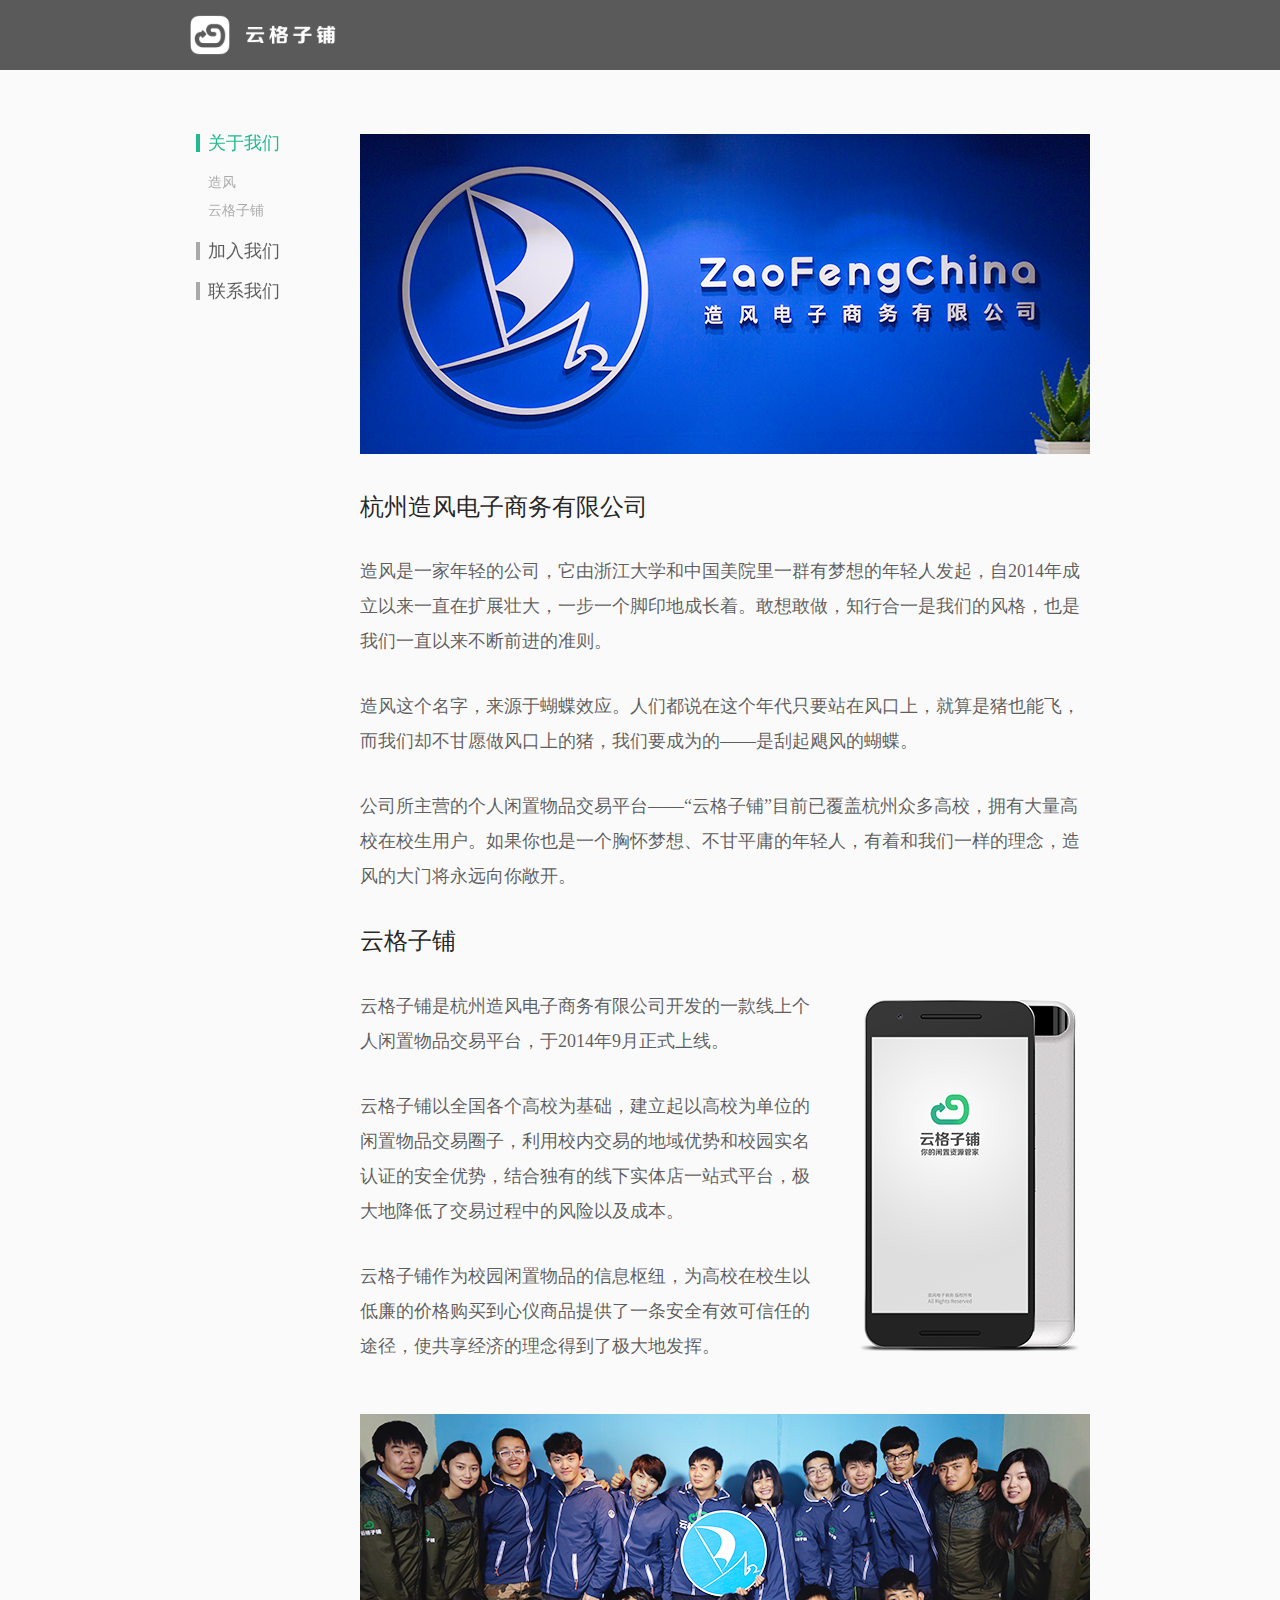
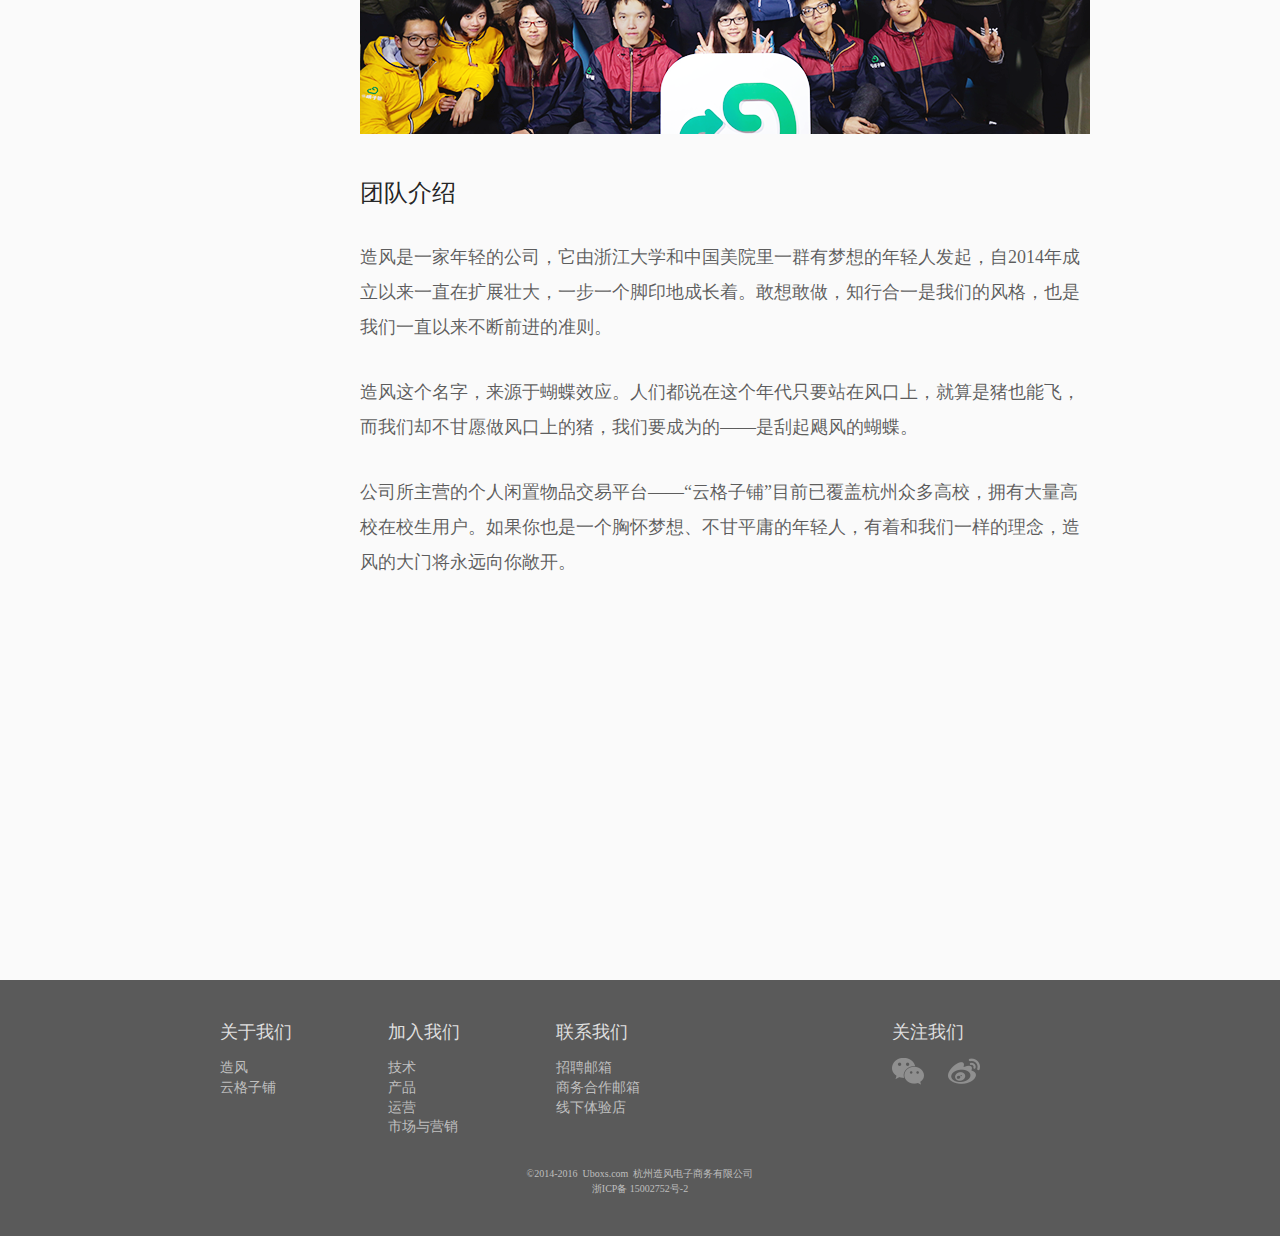
==== gezi/html/about.html @ a2403cc8 "add" ====
<!doctype html>
<html lang="en">
<head>
    <meta charset="UTF-8">
    <title>云格子铺</title>
    <link rel="stylesheet" href="../css/base.css">
    <link rel="stylesheet" href="../css/common.css">
    <style>
        

        section{
            padding-top: 134px;
        }

        nav{
            float: left;
            width:170px;
			position:fixed;
        }
        
        .article{
            float: right;
            width:730px;
            text-align: left;
            margin-bottom: 400px;

        }
        .article h2{
            margin-top: 30px;
            font-size: 24px;
            color: rgba(0,0,0,.87);
            font-weight: normal;
        }
        .article p{
            line-height: 35px;
            margin-top: 30px;
            font-size: 18px;
            color:rgba(0,0,0,.64);

        }


    </style>
</head>
<body>
    <header >
        <div class="container">
            <a class="fl" href="./index.html">
            
            </a>
        </div>
        
    </header>
    <section class="container clearfix">
        <nav class="clearfix">
            <ul class="menu">
                <li><a class="active" href="#">关于我们</a>
                    <ul class="submenu">
                        <li><a class="" href="#zaofeng">造风</a></li>
                        <li><a href="#yungezipu">云格子铺</a></li>
                        
                    </ul>
                </li>
                <li><a href="./join.html">加入我们</a>
                    <ul class="submenu">
                        <li><a class="" href="#">技术</a></li>
                        <li><a href="#">产品</a></li>
                        <li><a href="#">运营</a></li>
                        <li><a href="#">市场与营销</a></li>
                        
                    </ul>
                </li>
                <li><a href="./contact.html">联系我们</a>
                    <ul class="submenu">
                        <li><a class="" href="#">招聘邮箱</a></li>
                        <li><a href="#">商务合作邮箱</a></li>
                        <li><a href="#">线下体验店</a></li>
                    </ul>
                </li>
            </ul>
        </nav>
        <div class="article">
        
            <div id="zaofeng" data-content="zaofeng" class="art-banner">
                <img  src="../images/about_zaofeng.png" alt="">
            </div>
            <div id="yungezipu" data-content="yungezipu">

            <h2>
                杭州造风电子商务有限公司
            </h2>
            <p>
                造风是一家年轻的公司，它由浙江大学和中国美院里一群有梦想的年轻人发起，自2014年成立以来一直在扩展壮大，一步一个脚印地成长着。敢想敢做，知行合一是我们的风格，也是我们一直以来不断前进的准则。
            </p>
            <p>
                造风这个名字，来源于蝴蝶效应。人们都说在这个年代只要站在风口上，就算是猪也能飞，而我们却不甘愿做风口上的猪，我们要成为的——是刮起飓风的蝴蝶。
            </p>
            <p>
                公司所主营的个人闲置物品交易平台——“云格子铺”目前已覆盖杭州众多高校，拥有大量高校在校生用户。如果你也是一个胸怀梦想、不甘平庸的年轻人，有着和我们一样的理念，造风的大门将永远向你敞开。
            </p>
            <h2>
                云格子铺
            </h2>
            <div>

                <img class="fr ml40" src="../images/yungezipu.png" alt="">
                <p>
                云格子铺是杭州造风电子商务有限公司开发的一款线上个人闲置物品交易平台，于2014年9月正式上线。
            </p>
            <p>
                云格子铺以全国各个高校为基础，建立起以高校为单位的闲置物品交易圈子，利用校内交易的地域优势和校园实名认证的安全优势，结合独有的线下实体店一站式平台，极大地降低了交易过程中的风险以及成本。
            </p>
            <p>
                云格子铺作为校园闲置物品的信息枢纽，为高校在校生以低廉的价格购买到心仪商品提供了一条安全有效可信任的途径，使共享经济的理念得到了极大地发挥。
            </p>
            </div>
            <p>
                <img style="margin-top:20px;" src="../images/team.png" alt="">
            </p>
            <h2>
                团队介绍
            </h2>
            <p>
                造风是一家年轻的公司，它由浙江大学和中国美院里一群有梦想的年轻人发起，自2014年成立以来一直在扩展壮大，一步一个脚印地成长着。敢想敢做，知行合一是我们的风格，也是我们一直以来不断前进的准则。
            </p>
            <p>
                造风这个名字，来源于蝴蝶效应。人们都说在这个年代只要站在风口上，就算是猪也能飞，而我们却不甘愿做风口上的猪，我们要成为的——是刮起飓风的蝴蝶。
            </p>
            <p>
                公司所主营的个人闲置物品交易平台——“云格子铺”目前已覆盖杭州众多高校，拥有大量高校在校生用户。如果你也是一个胸怀梦想、不甘平庸的年轻人，有着和我们一样的理念，造风的大门将永远向你敞开。
            </p>

            </div>
            
        </div>
    </section>
    <footer class="">
                <div class="container">
                    <div class="links clearfix">
                <dl class="link-item">
                    <dt>关于我们</dt>
                    <dd><a href="./about.html#zaofeng">造风</a></dd>
                    <dd><a href="./about.html#yungezipu">云格子铺</a></dd>
                </dl>
                <dl class="link-item">
                    <dt>加入我们</dt>
                    <dd><a href="./join.html#tech">技术</a></dd>
                    <dd><a href="./join.html#pro">产品</a></dd>
                    <dd><a href="./join.html#opera">运营</a></dd>
                    <dd><a href="./join.html#mark">市场与营销</a></dd>
                       
                 
                </dl>
                <dl class="link-item">
                    <dt>联系我们</dt>
                    <dd><a href="./contact.html#hrmail">招聘邮箱</a></dd>
                    <dd><a href="./contact.html#conmail">商务合作邮箱</a></dd>
                    <dd><a href="./contact.html#o2omail">线下体验店</a></dd>
                </dl>
               
                <dl class="link-item link-follow">
                    <dt>关注我们</dt>
                    <dd>
                         <a class="weixin" href="javascript:;">
                            <img class="qrcode_show" src="../images/qrcode_show.png" alt="云格子铺" />
                        </a>
                        <a class="weibo" target="_blank" href="http://weibo.com/yungezipu?refer_flag=1001030101"></a>
                        
                    </dd>
                   
                </dl>
            </div>
                    <p class="copyright">
                        &copy;2014-2016&nbsp;&nbsp;Uboxs.com&nbsp;&nbsp;杭州造风电子商务有限公司 <br>
                        浙ICP备 15002752号-2
                    </p>
                </div>

                
            </footer>
</body>
<script src="http://apps.bdimg.com/libs/jquery/2.1.4/jquery.js"></script>
<script src="../js/common.js"></script>
<script>
    
</script>
</html>
---- gezi/css/base.css ----
body, h1, h2, h3, h4, h5, h6, p, ul, ol, li, form, img, dl, dt, dd, table, th, td, blockquote, fieldset, div, strong, label, em {
    margin: 0px;
    padding: 0px;
    border: 0;
}
ul, ol, li {
    list-style: none;
}
input, button {
    margin: 0px;
    font-size: 12px;
    vertical-align: middle;
    line-height: inherit;
}
body {
    font-size: 14px;
    line-height: 1.42856;
    font-family: '微软雅黑', Arial, Helvetica, sans-serif;
    text-align: center;
    margin: 0 auto;
    color: #333;
}
table {
    border-collapse: collapse;
    border-spacing: 0;
}
a {
    color: #333;
    text-decoration: none;
}
a:hover {
    text-decoration: none;
}
/* font */

.f12 {
    font-size: 12px;
}
.f13 {
    font-size: 13px;
}
.f14 {
    font-size: 14px;
}
.f15 {
    font-size: 15px;
}
.f16 {
    font-size: 16px;
}
.f20 {
    font-size: 18px;
}
/*font-weight*/

.fb {
    font-weight: bold;
}
.fn {
    font-weight: normal;
}
/*text-index*/

.t2 {
    text-indent: 2em;
}
/*line-height*/

.lh150 {
    line-height: 150%;
}
.lh180 {
    line-height: 180%;
}
.lh200 {
    line-height: 200%;
}
/*text-decoration*/

.unl {
    text-decoration: underline;
}
.no_unl {
    text-decoration: none;
}
/*text-align*/

.tl {
    text-align: left;
}
.tc {
    text-align: center;
}
.tr {
    text-align: right;
}
/*margin auto*/

.bc {
    margin-left: auto;
    margin-right: auto;
}
/*float-left*/

.fl {
    float: left;
    display: inline;
}
.fr {
    float: right;
    display: inline;
}
.cfr {
    float: right;
    display: inline;
}
.cb {
    clear: both;
}
.clearfix {
    display: block;
}
.clearfix:after {
    content: ".";
    display: block;
    height: 0px;
    clear: both;
    visibility: hidden;
    zoom: 1;
}
/*vertical-align*/

.vm {
    vertical-align: middle;
}
/*position*/

.pr {
    position: relative;
}
.pa {
    position: absolute;
}
.abs-right {
    position: absolute;
    right: 0px;
}
.abs-left {
    position: absolute;
    left: 0px;
}
.zoom {
    zoom: 1;
}
.w10 {
    width: 10px
}
.w20 {
    width: 20px
}
.w30 {
    width: 30px
}
.w40 {
    width: 40px
}
.w50 {
    width: 50px
}
.w60 {
    width: 60px
}
.w70 {
    width: 70px
}
.w80 {
    width: 80px
}
.w90 {
    width: 90px
}
.w100 {
    width: 100px;
}
.m10 {
    margin: 10px
}
.m15 {
    margin: 15px
}
.m30 {
    margin: 30px
}
.mt5 {
    margin-top: 5px
}
.mt10 {
    margin-top: 10px
}
.mt15 {
    margin-top: 15px
}
.mt20 {
    margin-top: 20px
}
.mt30 {
    margin-top: 30px
}
.mt50 {
    margin-top: 50px
}
.mt100 {
    margin-top: 100px
}
.mb10 {
    margin-bottom: 10px
}
.mb15 {
    margin-bottom: 15px
}
.mb20 {
    margin-bottom: 20px
}
.mb30 {
    margin-bottom: 30px
}
.mb50 {
    margin-bottom: 50px
}
.mb100 {
    margin-bottom: 100px
}
.ml5 {
    margin-left: 5px
}
.ml10 {
    margin-left: 10px
}
.ml15 {
    margin-left: 15px
}
.ml20 {
    margin-left: 20px
}
.ml30 {
    margin-left: 30px
}
.ml40{
    margin-left: 40px;
}
.ml50 {
    margin-left: 50px
}
.ml100 {
    margin-left: 100px
}
.ml120{
	margin-left:120px;
}
.ml240{
	margin-left:240px;
}
.mr5 {
    margin-right: 5px
}
.mr10 {
    margin-right: 10px
}

.mr15 {
    margin-right: 15px
}
.mr20 {
    margin-right: 20px
}
.mr30 {
    margin-right: 30px
}
.mr50 {
    margin-right: 50px
}
.mr100 {
    margin-right: 100px
}
.mr120{
	margin-right:120px;
}
.mr240{
	margin-right:240px;
}
.p10 {
    padding: 10px;
}
.p15 {
    padding: 15px;
}
.p30 {
    padding: 30px;
}
.pt5 {
    padding-top: 5px
}
.pt10 {
    padding-top: 10px
}
.pt15 {
    padding-top: 15px
}
.pt20 {
    padding-top: 20px
}
.pt30 {
    padding-top: 30px
}
.pt50 {
    padding-top: 50px
}
.pb5 {
    padding-bottom: 5px
}
.pb10 {
    padding-bottom: 10px
}
.pb15 {
    padding-bottom: 15px
}
.pb20 {
    padding-bottom: 20px
}
.pb30 {
    padding-bottom: 30px
}
.pb50 {
    padding-bottom: 50px
}
.pb100 {
    padding-bottom: 100px
}
.pl5 {
    padding-left: 5px
}
.pl10 {
    padding-left: 10px
}
.pl15 {
    padding-left: 15px
}
.pl20 {
    padding-left: 20px
}
.pl30 {
    padding-left: 30px
}
.pl50 {
    padding-left: 50px
}
.pl100 {
    padding-left: 100px
}
.pr5 {
    padding-right: 5px
}
.pr10 {
    padding-right: 10px
}
.pr15 {
    padding-right: 15px
}
.pr20 {
    padding-right: 20px
}
.pr30 {
    padding-right: 30px
}
.pr50 {
    padding-right: 50px
}
.pr100 {
    padding-right: 100px
}
.hidden {
    visibility: hidden;
}
.none {
    display: none;
}
---- gezi/css/common.css ----
body {
    background-color: #fafafa;
    font-family: '微软雅黑';
}
.container {
    width: 900px;
    margin: auto;
}/*header*/

header{
	background: #5a5a5a;
	height: 70px;
	position:fixed;
	margin:auto;
	width:100%;
	z-index:10;
}
header a{
	height: 40px;
	width: 182px;
	line-height: 70px;
	background-image: url(../images/logo.png);
	background-size: auto 40px;
	background-repeat: no-repeat;
	transform:translateY(15px);
}



/*menu*/

.menu {
    text-align: left;
    padding-right: 60px;
    top: 0px;
    transform: translateZ(0);
}
.menu>li>a {
    border-left: 4px solid rgba(0, 0, 0, .32);
    font-size: 18px;
    padding-left: 8px;
    margin-left: 6px;
    margin-bottom: 22px;
    display: block;
    color: rgba(0, 0, 0, .64);
    line-height: 1em;
    /*position: relative;*/
}
.menu>li>a.active {
    color: #22b98e;
    border-left: 4px solid #22b98e;
}
.menu>li ul.submenu {
    margin-left: 18px;
    margin-bottom: 22px;
    display: none;
}
.menu>li>a.active+ul.submenu {
    display: block;
}
.menu>li ul.submenu li a {
    color: rgba(0, 0, 0, .32);
}
.menu>li ul.submenu li a.active, .menu>li ul.submenu li a:hover {
    color: rgba(0, 0, 0, .87);
}
.menu>li ul.submenu li {
    line-height: 28px;
}
.menu>li ul.submenu li:first-child {
    margin-top: -5px;
}
.menu>li ul.submenu li:last-child {
    margin-bottom: -5px;
}
/*footer*/

footer {
    background-color: #5a5a5a;
    padding: 40px;
    color: #bfbfbf;
}
footer .links {
    padding-left: 30px;
    padding-right: 30px;
}
footer .links .link-item {
    width: 20%;
    float: left;
    color: #bfbfbf;
    text-align: left;
}
footer .links .link-follow {
    float: right;
}
footer .links .link-follow a {
    width: 32px;
    height: 32px;
    display: inline-block;
    padding: 10px;
    background-repeat: no-repeat;
}
footer .links .link-follow a.weixin {
    background-image: url(../images/weixin_follow.png);
    position: relative;
}
footer .links .link-follow .qrcode_show {
    position: absolute;
    top: -183px;
    transform: translateX(-50%);
    margin-left: 4px;
    display: none;
}
footer .links .link-follow a.weibo {
    background-image: url(../images/weibo_follow.png)
}
footer .links .link-item dt {
    color: #dfdfdf;
    font-size: 18px;
    padding-bottom: 12px;
}
footer .links .link-item dd a {
    color: #bfbfbf;
    font-size: 14px;
}
footer .copyright {
    margin-top: 30px;
    font-size: 10px;
}
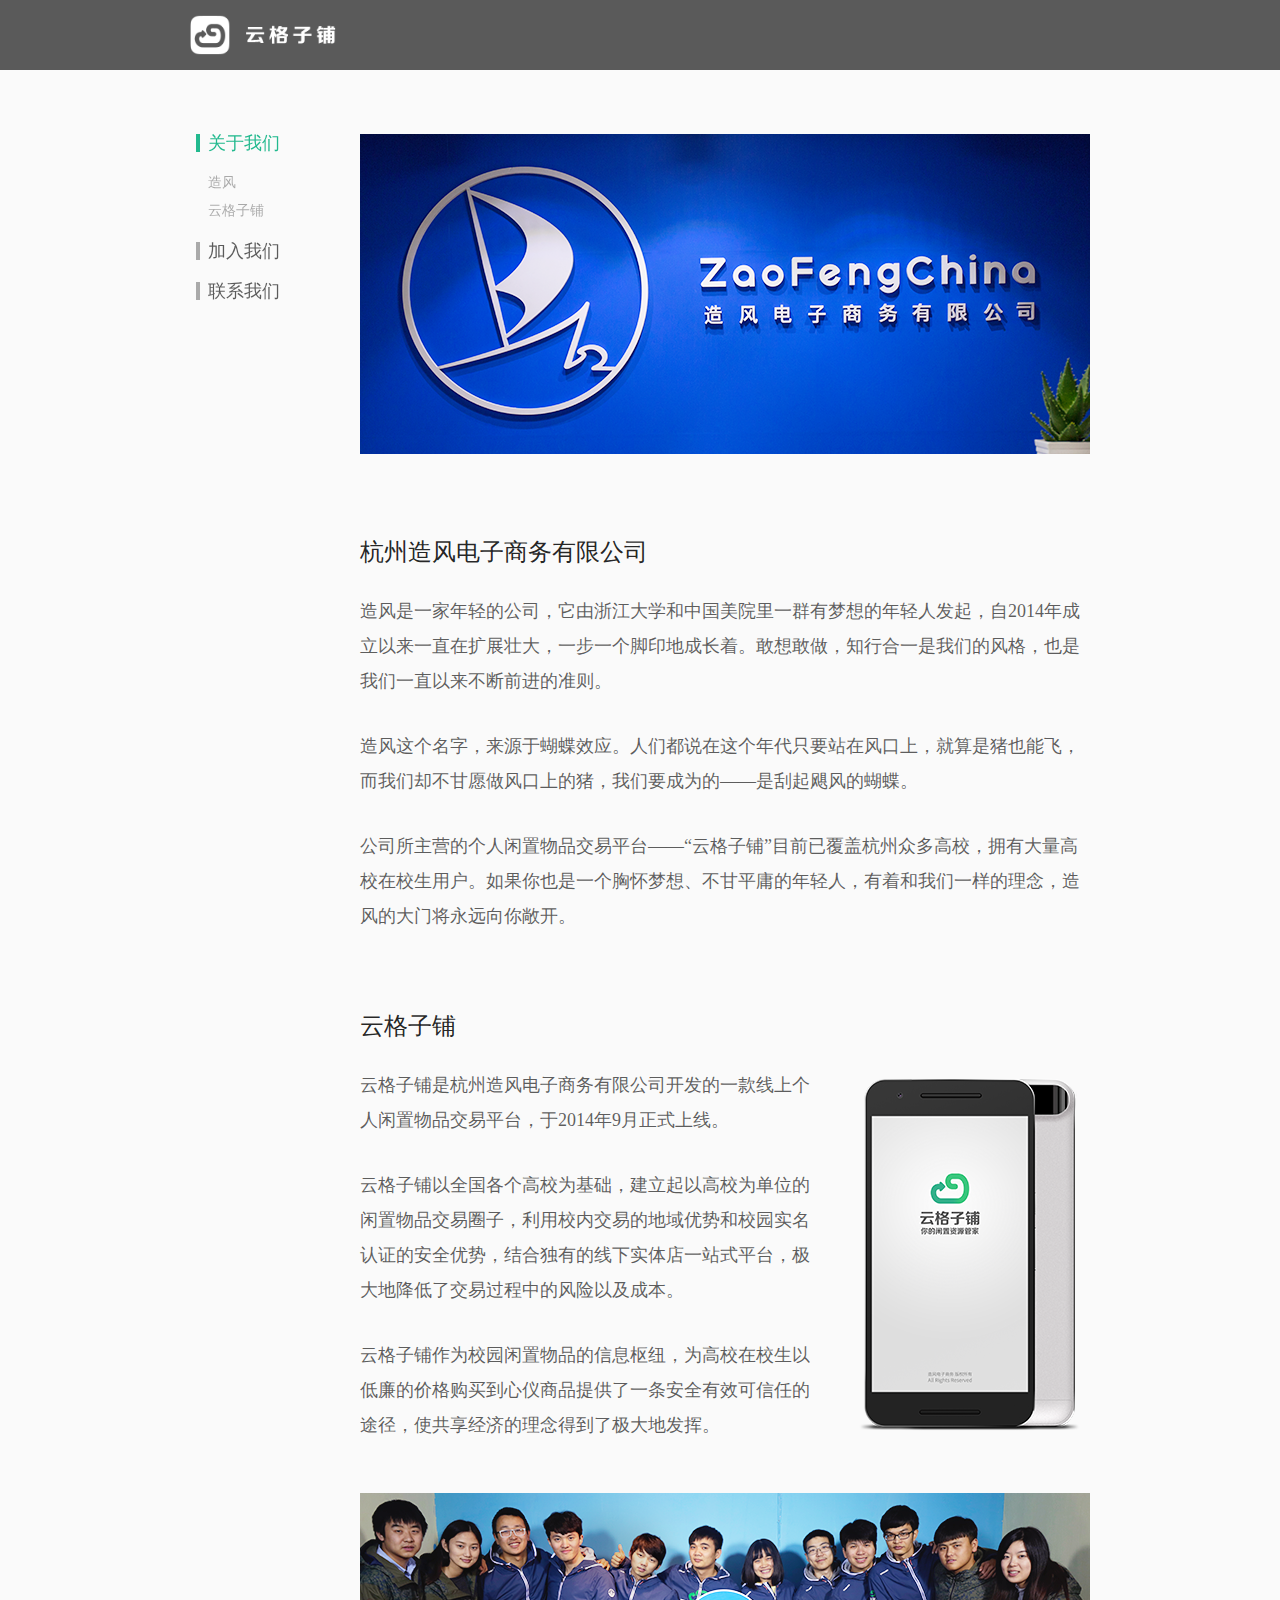
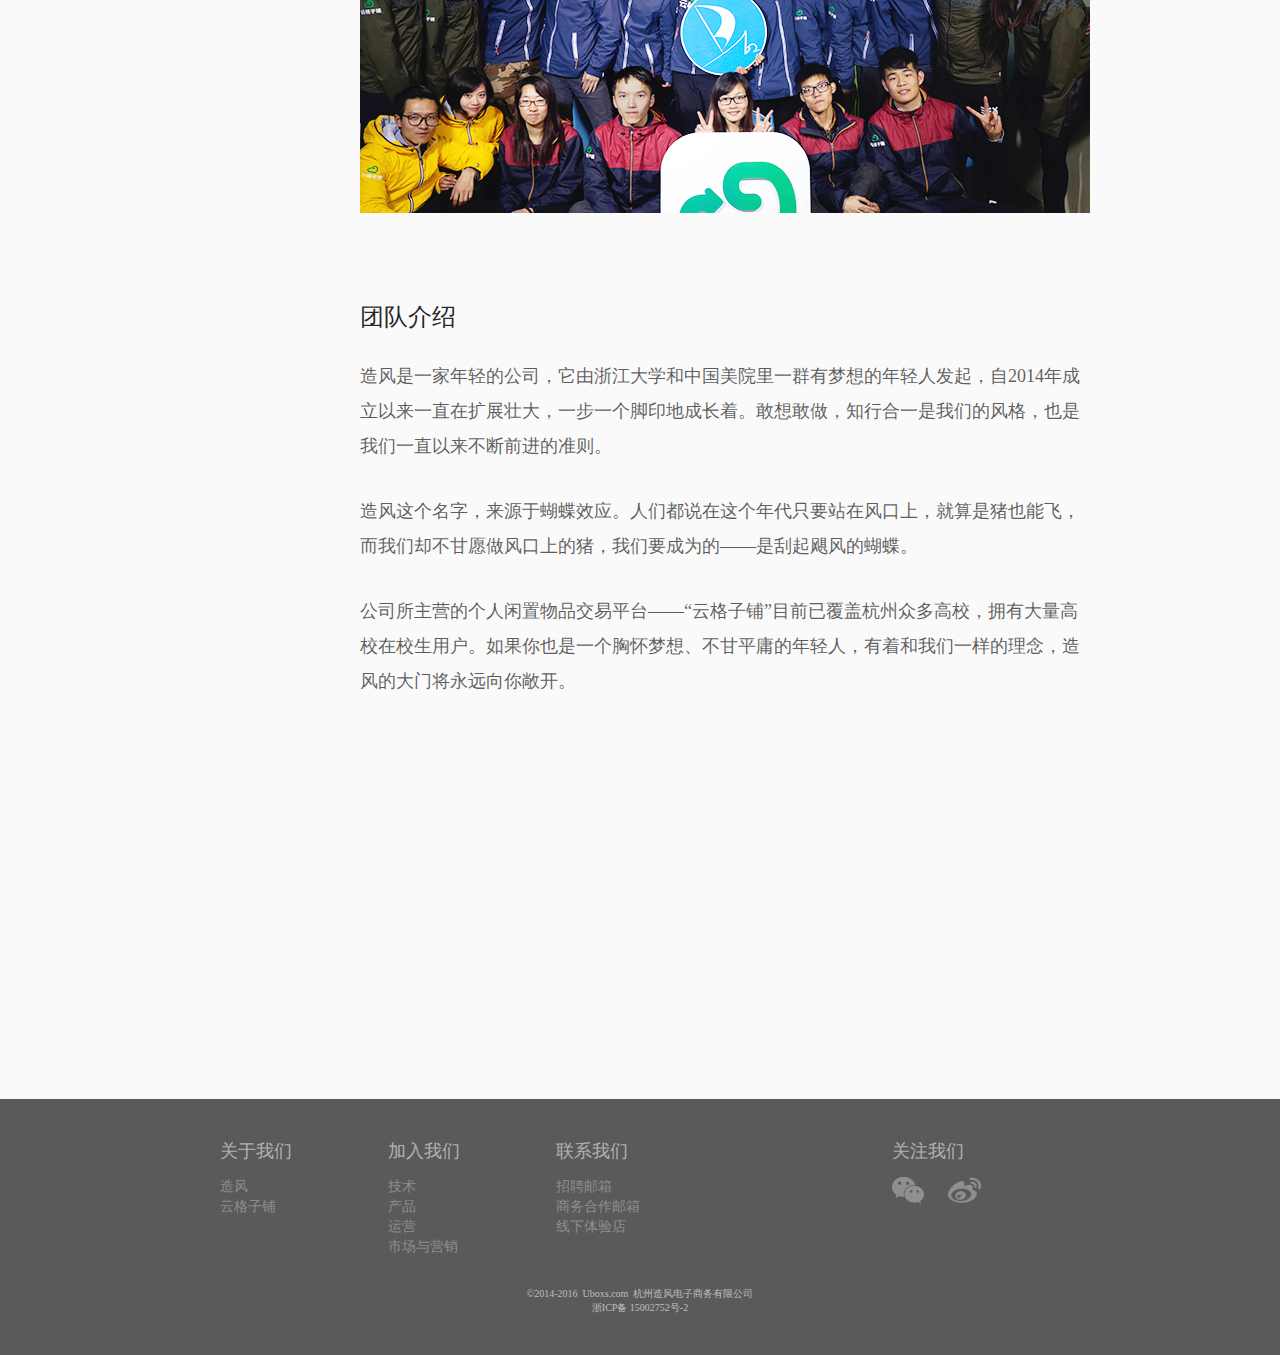
==== commit 665aaac3: "up9" ====
--- a/gezi/html/about.html
+++ b/gezi/html/about.html
@@ -26,10 +26,11 @@
 
         }
         .article h2{
-            margin-top: 30px;
+            margin-top: 80px;
             font-size: 24px;
             color: rgba(0,0,0,.87);
             font-weight: normal;
+            line-height: 1em;
         }
         .article p{
             line-height: 35px;
@@ -138,12 +139,12 @@
                 <div class="container">
                     <div class="links clearfix">
                 <dl class="link-item">
-                    <dt>关于我们</dt>
+                    <dt><a href="./about.html#zaofeng">关于我们</a></dt>
                     <dd><a href="./about.html#zaofeng">造风</a></dd>
                     <dd><a href="./about.html#yungezipu">云格子铺</a></dd>
                 </dl>
                 <dl class="link-item">
-                    <dt>加入我们</dt>
+                    <dt><a href="./join.html#tech">加入我们</a></dt>
                     <dd><a href="./join.html#tech">技术</a></dd>
                     <dd><a href="./join.html#pro">产品</a></dd>
                     <dd><a href="./join.html#opera">运营</a></dd>
@@ -152,7 +153,7 @@
                  
                 </dl>
                 <dl class="link-item">
-                    <dt>联系我们</dt>
+                    <dt><a href="./contact.html#hrmail">联系我们</a></dt>
                     <dd><a href="./contact.html#hrmail">招聘邮箱</a></dd>
                     <dd><a href="./contact.html#conmail">商务合作邮箱</a></dd>
                     <dd><a href="./contact.html#o2omail">线下体验店</a></dd>
@@ -184,4 +185,4 @@
 <script>
     
 </script>
-</html>+</html>
--- a/gezi/css/common.css
+++ b/gezi/css/common.css
@@ -115,12 +115,16 @@
     background-image: url(../images/weibo_follow.png)
 }
 footer .links .link-item dt {
-    color: #dfdfdf;
+    color: rgba(255,255,255,.54);
     font-size: 18px;
     padding-bottom: 12px;
 }
+footer .links .link-item dt a{
+	color: rgba(255,255,255,.54);
+    font-size: 18px;
+}
 footer .links .link-item dd a {
-    color: #bfbfbf;
+    color: rgba(255,255,255,.32);
     font-size: 14px;
 }
 footer .copyright {
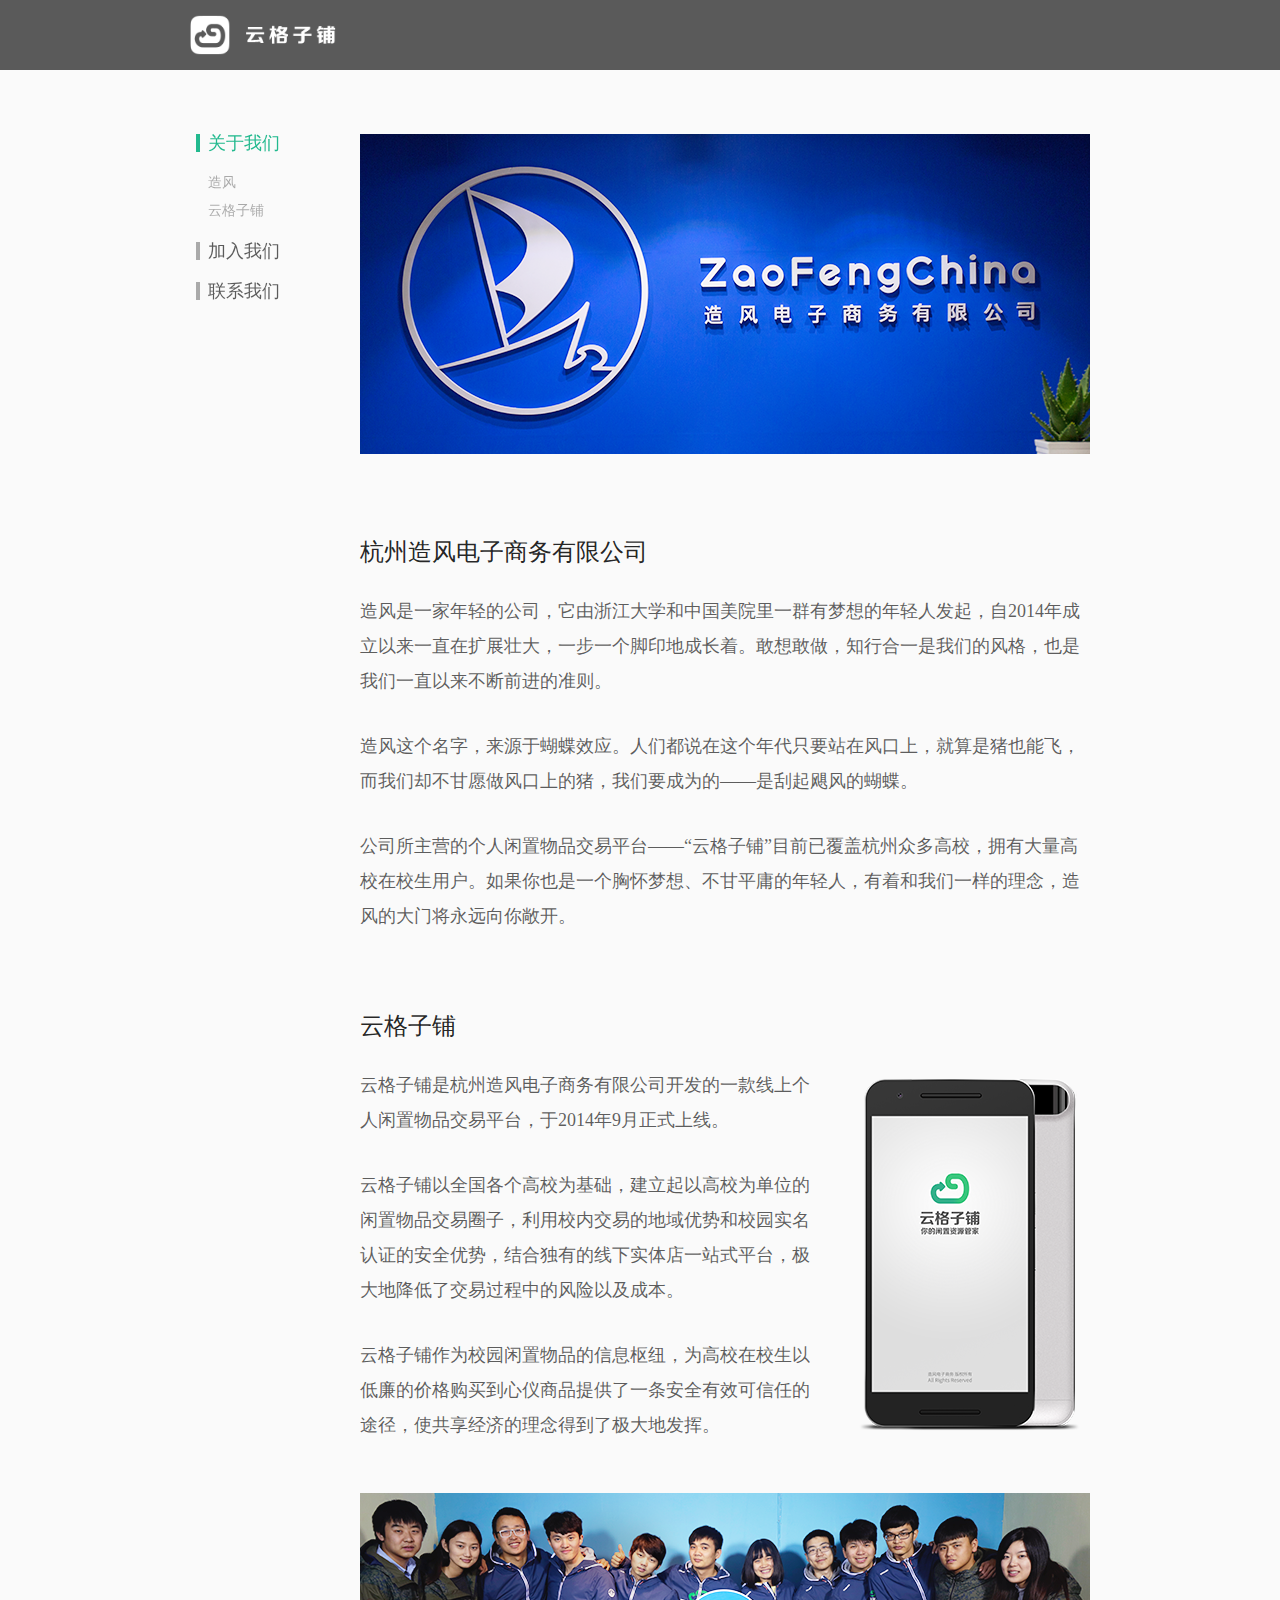
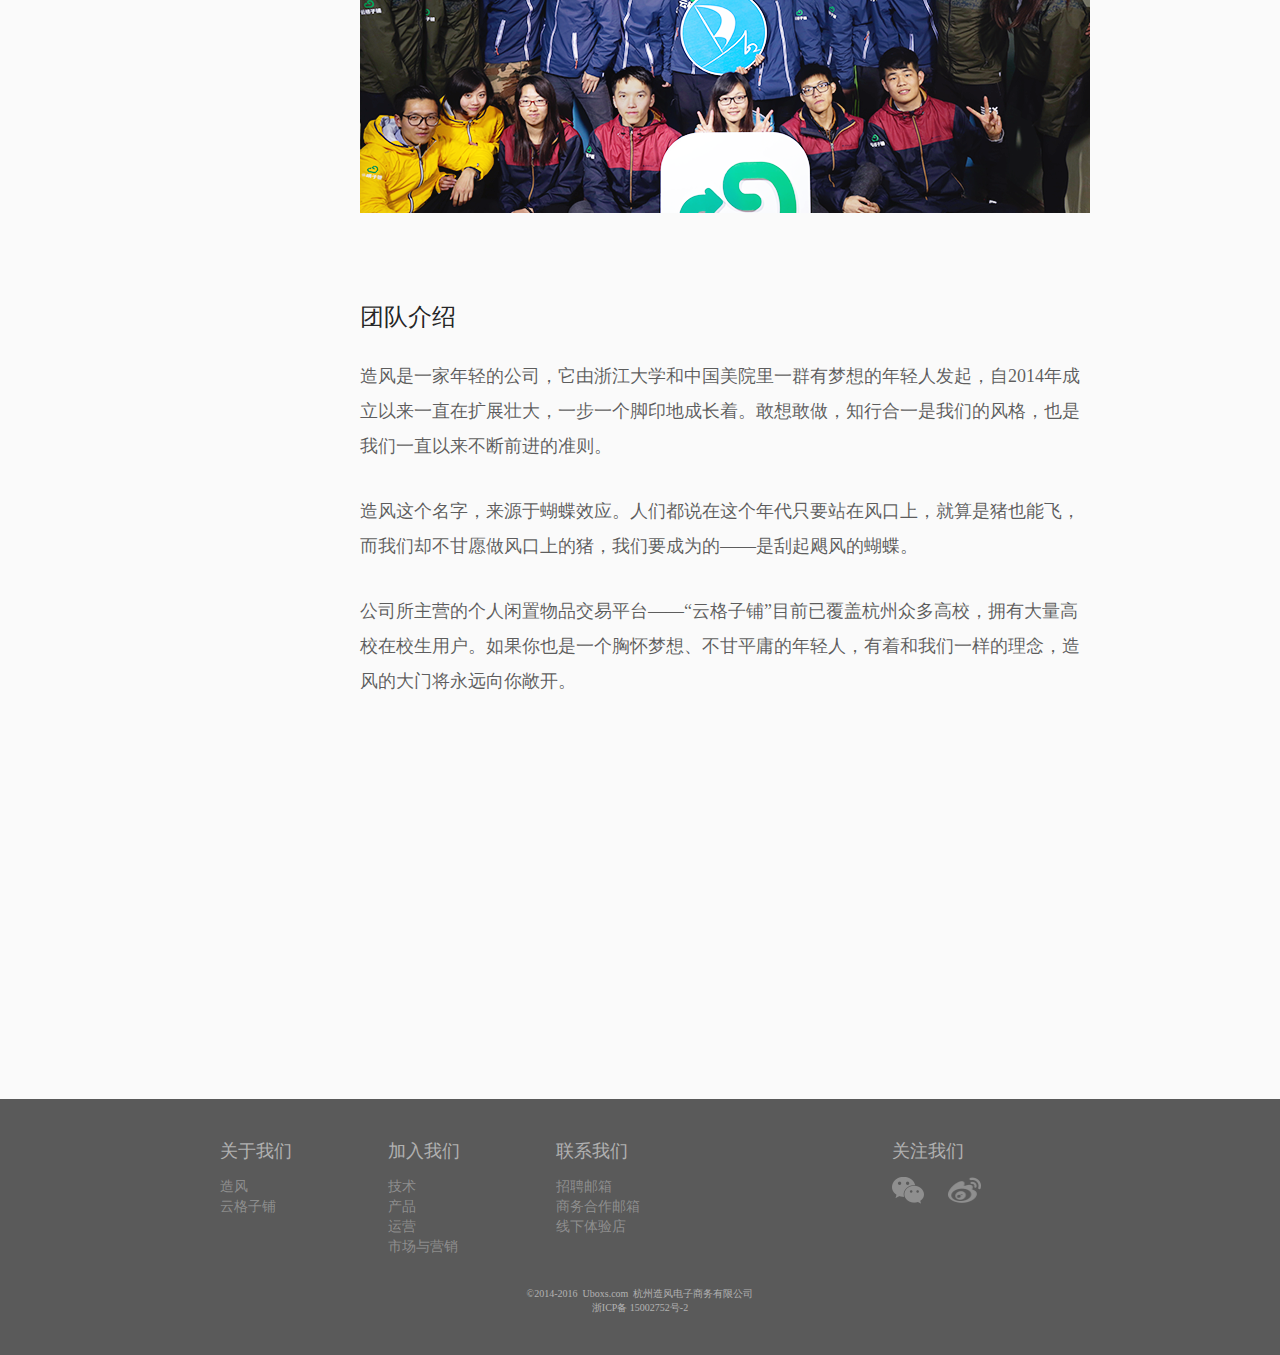
==== commit ff15dc7b: "up14" ====
--- a/gezi/html/about.html
+++ b/gezi/html/about.html
@@ -38,6 +38,9 @@
             font-size: 18px;
             color:rgba(0,0,0,.64);
 
+        }
+        #yungezipu{
+            margin-top: 40px;
         }
 
 
--- a/gezi/css/common.css
+++ b/gezi/css/common.css
@@ -130,4 +130,5 @@
 footer .copyright {
     margin-top: 30px;
     font-size: 10px;
+    color:rgba(255,255,255,.54);
 }
